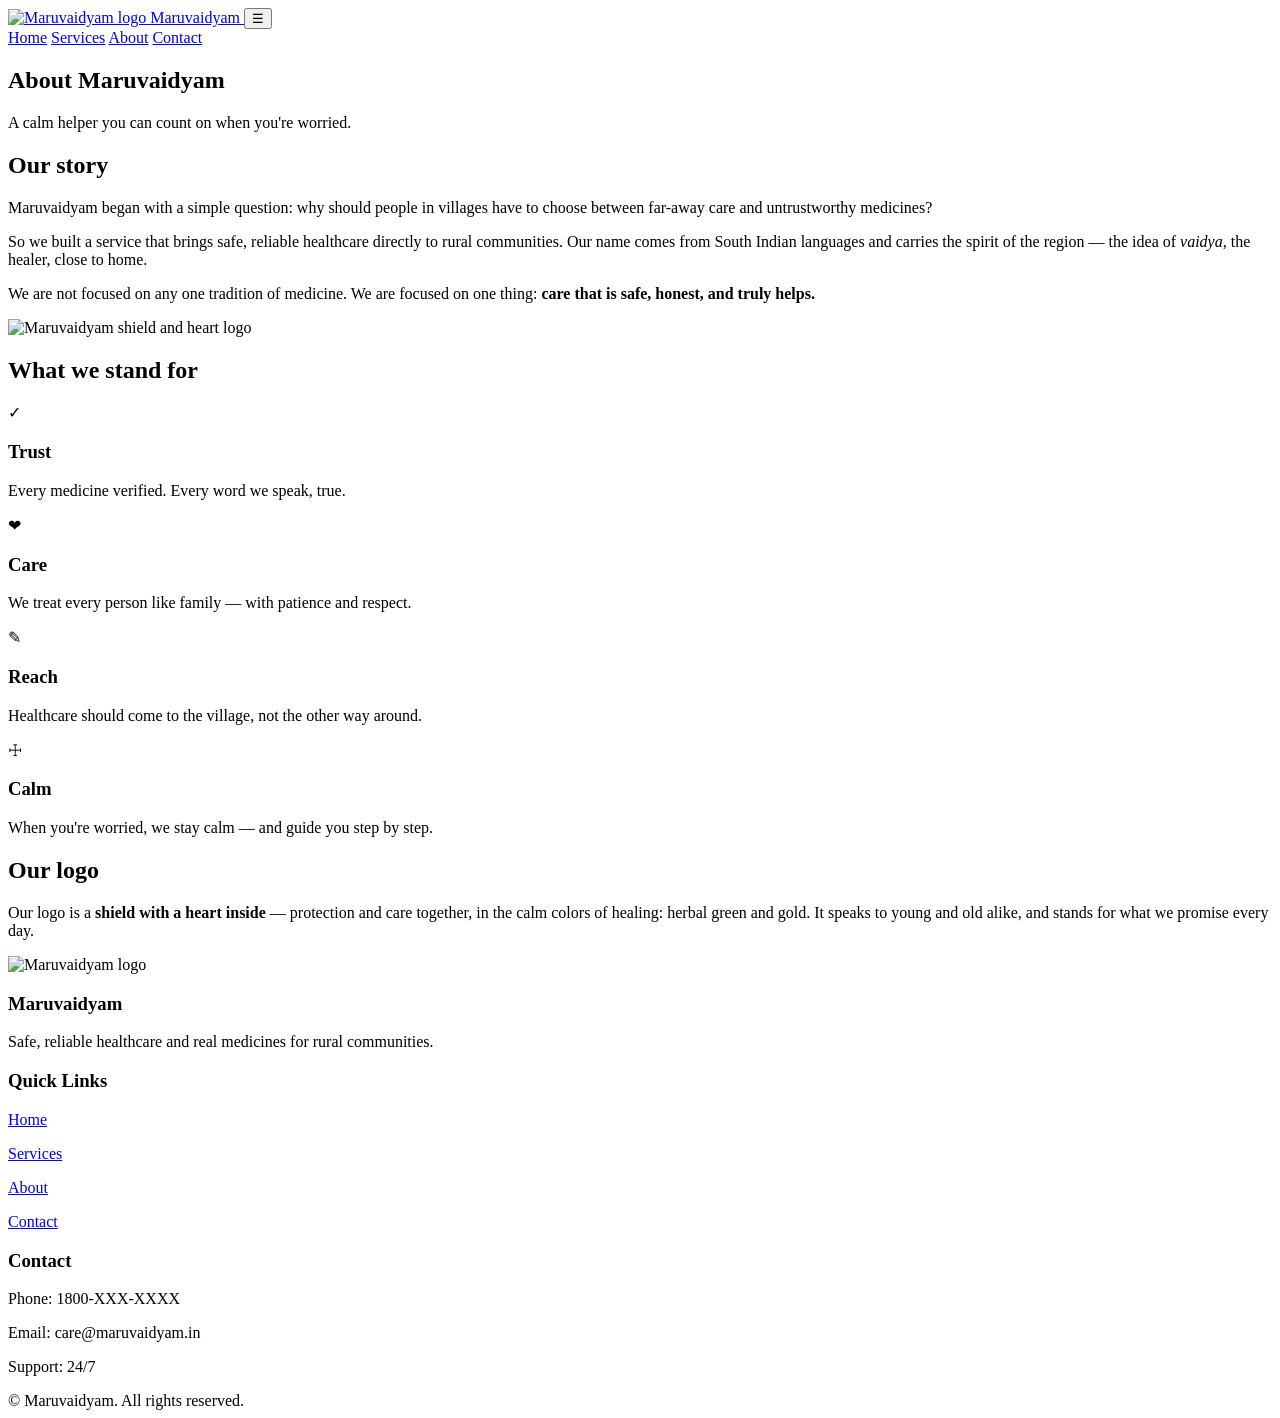
==== about.html @ 5206ab61 "Add about.html" ====
<!DOCTYPE html>
<html lang="en">
<head>
  <meta charset="UTF-8">
  <meta name="viewport" content="width=device-width, initial-scale=1.0">
  <meta name="description" content="About Maruvaidyam — our mission, values, and story of bringing trusted healthcare to rural communities.">
  <title>About | Maruvaidyam</title>
  <link rel="icon" type="image/svg+xml" href="assets/logo.svg">
  <link rel="stylesheet" href="css/style.css">
</head>
<body>
  <header>
    <nav class="nav">
      <a class="brand" href="index.html">
        <img src="assets/logo.svg" alt="Maruvaidyam logo">
        <span>Maruvaidyam</span>
      </a>
      <button class="nav-toggle" aria-label="Toggle menu">&#9776;</button>
      <div class="nav-links">
        <a href="index.html">Home</a>
        <a href="services.html">Services</a>
        <a href="about.html" class="active">About</a>
        <a href="contact.html">Contact</a>
      </div>
    </nav>
  </header>

  <section class="page-hero">
    <h1>About Maruvaidyam</h1>
    <p>A calm helper you can count on when you're worried.</p>
  </section>

  <main>
    <section class="section">
      <div class="two-col">
        <div>
          <h2>Our story</h2>
          <p>Maruvaidyam began with a simple question: why should people in villages have to choose between far-away care and untrustworthy medicines?</p>
          <p>So we built a service that brings safe, reliable healthcare directly to rural communities. Our name comes from South Indian languages and carries the spirit of the region — the idea of <em>vaidya</em>, the healer, close to home.</p>
          <p>We are not focused on any one tradition of medicine. We are focused on one thing: <strong>care that is safe, honest, and truly helps.</strong></p>
        </div>
        <img src="assets/logo.svg" alt="Maruvaidyam shield and heart logo">
      </div>
    </section>

    <section class="section">
      <h2 class="center">What we stand for</h2>
      <div class="values">
        <div class="value">
          <div class="big">&#10003;</div>
          <h3>Trust</h3>
          <p>Every medicine verified. Every word we speak, true.</p>
        </div>
        <div class="value">
          <div class="big">&#10084;</div>
          <h3>Care</h3>
          <p>We treat every person like family — with patience and respect.</p>
        </div>
        <div class="value">
          <div class="big">&#9998;</div>
          <h3>Reach</h3>
          <p>Healthcare should come to the village, not the other way around.</p>
        </div>
        <div class="value">
          <div class="big">&#9769;</div>
          <h3>Calm</h3>
          <p>When you're worried, we stay calm — and guide you step by step.</p>
        </div>
      </div>
    </section>

    <section class="section">
      <h2>Our logo</h2>
      <p>Our logo is a <strong>shield with a heart inside</strong> — protection and care together, in the calm colors of healing: herbal green and gold. It speaks to young and old alike, and stands for what we promise every day.</p>
      <p style="margin-top:1rem;"><img src="assets/logo.svg" alt="Maruvaidyam logo" style="max-width:220px;"></p>
    </section>
  </main>

  <footer>
    <div class="footer-inner">
      <div>
        <h3>Maruvaidyam</h3>
        <p>Safe, reliable healthcare and real medicines for rural communities.</p>
      </div>
      <div>
        <h3>Quick Links</h3>
        <p><a href="index.html">Home</a></p>
        <p><a href="services.html">Services</a></p>
        <p><a href="about.html">About</a></p>
        <p><a href="contact.html">Contact</a></p>
      </div>
      <div>
        <h3>Contact</h3>
        <p>Phone: 1800-XXX-XXXX</p>
        <p>Email: care@maruvaidyam.in</p>
        <p>Support: 24/7</p>
      </div>
    </div>
    <div class="footer-bottom">
      &copy; <span id="year"></span> Maruvaidyam. All rights reserved.
    </div>
  </footer>

  <script src="js/main.js"></script>
</body>
</html>
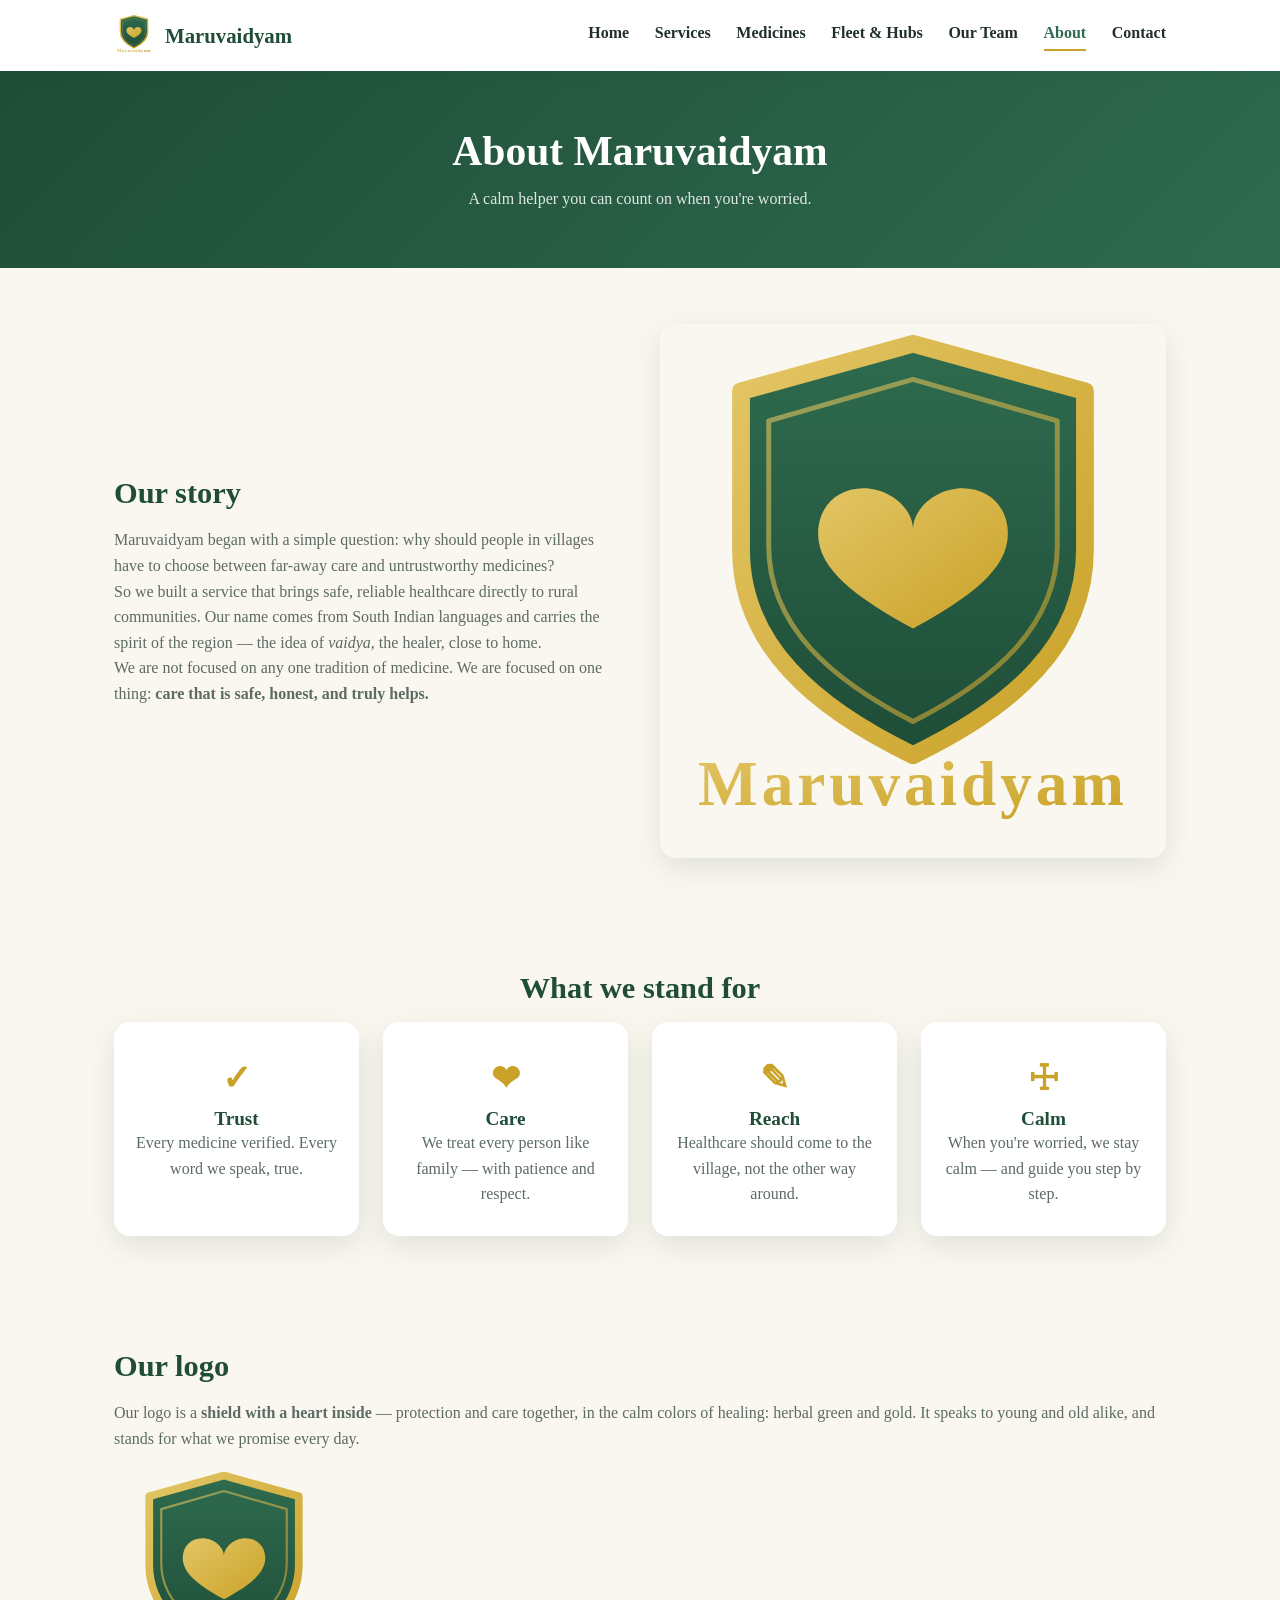
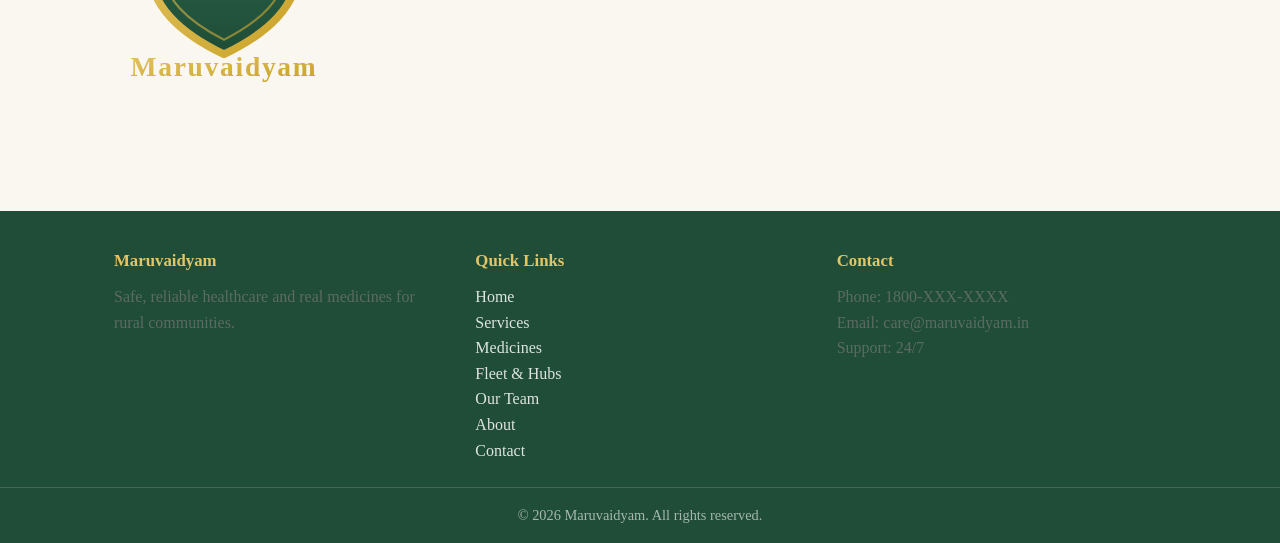
==== commit a341f284: "Update update-about.html" ====
--- a/about.html
+++ b/about.html
@@ -19,6 +19,9 @@
       <div class="nav-links">
         <a href="index.html">Home</a>
         <a href="services.html">Services</a>
+        <a href="medicines.html">Medicines</a>
+        <a href="fleet.html">Fleet &amp; Hubs</a>
+        <a href="team.html">Our Team</a>
         <a href="about.html" class="active">About</a>
         <a href="contact.html">Contact</a>
       </div>
@@ -86,6 +89,9 @@
         <h3>Quick Links</h3>
         <p><a href="index.html">Home</a></p>
         <p><a href="services.html">Services</a></p>
+        <p><a href="medicines.html">Medicines</a></p>
+        <p><a href="fleet.html">Fleet &amp; Hubs</a></p>
+        <p><a href="team.html">Our Team</a></p>
         <p><a href="about.html">About</a></p>
         <p><a href="contact.html">Contact</a></p>
       </div>
--- a/css/style.css
+++ b/css/style.css
@@ -0,0 +1,391 @@
+:root {
+  --green-dark: #1F4D37;
+  --green: #2E6B4F;
+  --green-light: #3E7D5E;
+  --gold: #C9A227;
+  --gold-light: #E3C565;
+  --cream: #FAF7F0;
+  --white: #FFFFFF;
+  --ink: #22302A;
+  --muted: #5C6B63;
+  --shadow: 0 10px 30px rgba(31, 77, 55, 0.12);
+  --radius: 16px;
+}
+
+* {
+  margin: 0;
+  padding: 0;
+  box-sizing: border-box;
+}
+
+html {
+  scroll-behavior: smooth;
+}
+
+body {
+  font-family: Georgia, 'Times New Roman', serif;
+  color: var(--ink);
+  background: var(--cream);
+  line-height: 1.6;
+}
+
+h1, h2, h3 {
+  color: var(--green-dark);
+  line-height: 1.2;
+}
+
+h1 { font-size: 2.6rem; }
+h2 { font-size: 1.9rem; margin-bottom: 1rem; }
+h3 { font-size: 1.2rem; }
+
+p { color: var(--muted); }
+
+img { max-width: 100%; }
+
+a { color: var(--green); text-decoration: none; }
+
+/* Header */
+header {
+  background: var(--white);
+  box-shadow: 0 2px 12px rgba(31, 77, 55, 0.08);
+  position: sticky;
+  top: 0;
+  z-index: 100;
+}
+
+.nav {
+  max-width: 1100px;
+  margin: 0 auto;
+  padding: 0.9rem 1.5rem;
+  display: flex;
+  align-items: center;
+  justify-content: space-between;
+}
+
+.brand {
+  display: flex;
+  align-items: center;
+  gap: 0.7rem;
+  font-weight: bold;
+  font-size: 1.3rem;
+  color: var(--green-dark);
+}
+
+.brand img { height: 42px; width: auto; }
+
+.nav-links {
+  display: flex;
+  gap: 1.6rem;
+  align-items: center;
+}
+
+.nav-links a {
+  color: var(--ink);
+  font-weight: 600;
+  padding-bottom: 3px;
+  border-bottom: 2px solid transparent;
+  transition: border-color 0.2s, color 0.2s;
+}
+
+.nav-links a:hover,
+.nav-links a.active {
+  color: var(--green);
+  border-bottom-color: var(--gold);
+}
+
+.nav-toggle {
+  display: none;
+  background: none;
+  border: none;
+  font-size: 1.6rem;
+  color: var(--green-dark);
+  cursor: pointer;
+}
+
+/* Main sections */
+main { max-width: 1100px; margin: 0 auto; padding: 0 1.5rem; }
+
+.section { padding: 3.5rem 0; }
+
+/* Hero */
+.hero {
+  background: linear-gradient(135deg, var(--green-dark) 0%, var(--green) 70%, var(--green-light) 100%);
+  color: var(--white);
+  text-align: center;
+  padding: 4.5rem 1.5rem 4rem;
+}
+
+.hero h1 { color: var(--white); margin-bottom: 1rem; }
+
+.hero p {
+  color: rgba(255, 255, 255, 0.88);
+  font-size: 1.15rem;
+  max-width: 620px;
+  margin: 0 auto 2rem;
+}
+
+.btn {
+  display: inline-block;
+  background: var(--gold);
+  color: var(--white);
+  font-weight: bold;
+  padding: 0.85rem 2rem;
+  border-radius: 999px;
+  transition: transform 0.2s, background 0.2s;
+  border: none;
+  cursor: pointer;
+  font-family: inherit;
+  font-size: 1rem;
+}
+
+.btn:hover {
+  background: var(--gold-light);
+  transform: translateY(-2px);
+}
+
+.btn-outline {
+  background: transparent;
+  border: 2px solid var(--gold);
+  color: var(--gold-light);
+}
+
+.btn-outline:hover {
+  background: var(--gold);
+  color: var(--white);
+}
+
+/* Cards */
+.cards {
+  display: grid;
+  grid-template-columns: repeat(auto-fit, minmax(260px, 1fr));
+  gap: 1.5rem;
+  margin-top: 1.5rem;
+}
+
+.card {
+  background: var(--white);
+  border-radius: var(--radius);
+  padding: 1.8rem;
+  box-shadow: var(--shadow);
+  border-top: 4px solid var(--gold);
+  transition: transform 0.2s;
+}
+
+.card:hover { transform: translateY(-4px); }
+
+.card h3 { margin-bottom: 0.5rem; }
+
+.card .icon {
+  font-size: 2rem;
+  margin-bottom: 0.7rem;
+  display: block;
+}
+
+/* Two column */
+.two-col {
+  display: grid;
+  grid-template-columns: 1fr 1fr;
+  gap: 2.5rem;
+  align-items: center;
+}
+
+.two-col img { border-radius: var(--radius); box-shadow: var(--shadow); }
+
+/* Values */
+.values {
+  display: grid;
+  grid-template-columns: repeat(auto-fit, minmax(200px, 1fr));
+  gap: 1.5rem;
+}
+
+.value {
+  text-align: center;
+  background: var(--white);
+  border-radius: var(--radius);
+  padding: 1.8rem 1.2rem;
+  box-shadow: var(--shadow);
+}
+
+.value .big {
+  font-size: 2.2rem;
+  font-weight: bold;
+  color: var(--gold);
+}
+
+/* Steps */
+.steps {
+  display: grid;
+  grid-template-columns: repeat(auto-fit, minmax(220px, 1fr));
+  gap: 1.5rem;
+  margin-top: 1.5rem;
+}
+
+.step {
+  background: var(--white);
+  border-radius: var(--radius);
+  padding: 1.6rem;
+  box-shadow: var(--shadow);
+  position: relative;
+}
+
+.step .num {
+  position: absolute;
+  top: -18px;
+  left: 1.4rem;
+  background: var(--gold);
+  color: var(--white);
+  width: 38px;
+  height: 38px;
+  border-radius: 50%;
+  display: flex;
+  align-items: center;
+  justify-content: center;
+  font-weight: bold;
+}
+
+.step h3 { margin-top: 0.6rem; margin-bottom: 0.4rem; }
+
+/* Stats */
+.stats {
+  background: var(--green-dark);
+  color: var(--white);
+  text-align: center;
+  padding: 3rem 1.5rem;
+}
+
+.stats .wrap {
+  display: grid;
+  grid-template-columns: repeat(auto-fit, minmax(160px, 1fr));
+  gap: 1.5rem;
+  max-width: 900px;
+  margin: 0 auto;
+}
+
+.stats h2 { color: var(--white); }
+
+.stat { font-size: 1.1rem; color: rgba(255, 255, 255, 0.85); }
+
+.stat b {
+  display: block;
+  font-size: 2rem;
+  color: var(--gold-light);
+}
+
+/* Testimonials */
+.testimonial {
+  background: var(--white);
+  border-radius: var(--radius);
+  padding: 1.8rem;
+  box-shadow: var(--shadow);
+  border-left: 4px solid var(--gold);
+}
+
+.testimonial p { font-style: italic; margin-bottom: 0.8rem; }
+
+.testimonial footer {
+  font-weight: bold;
+  color: var(--green-dark);
+}
+
+/* Forms */
+form { display: grid; gap: 1.1rem; max-width: 560px; }
+
+label { font-weight: bold; color: var(--green-dark); }
+
+input, textarea, select {
+  font-family: inherit;
+  font-size: 1rem;
+  padding: 0.8rem 1rem;
+  border: 2px solid #DDE5DF;
+  border-radius: 10px;
+  background: var(--white);
+  width: 100%;
+}
+
+input:focus, textarea:focus {
+  outline: none;
+  border-color: var(--green);
+}
+
+textarea { min-height: 130px; resize: vertical; }
+
+/* Contact info */
+.contact-grid {
+  display: grid;
+  grid-template-columns: 1fr 1fr;
+  gap: 2.5rem;
+}
+
+.contact-item { margin-bottom: 1.3rem; }
+
+.contact-item b { display: block; color: var(--green-dark); margin-bottom: 0.2rem; }
+
+/* Footer */
+footer {
+  background: var(--green-dark);
+  color: rgba(255, 255, 255, 0.85);
+  margin-top: 3rem;
+}
+
+.footer-inner {
+  max-width: 1100px;
+  margin: 0 auto;
+  padding: 2.5rem 1.5rem 1.5rem;
+  display: grid;
+  grid-template-columns: repeat(auto-fit, minmax(220px, 1fr));
+  gap: 2rem;
+}
+
+footer h3 { color: var(--gold-light); margin-bottom: 0.8rem; font-size: 1.05rem; }
+
+footer a { color: rgba(255, 255, 255, 0.85); }
+
+footer a:hover { color: var(--gold-light); }
+
+.footer-bottom {
+  border-top: 1px solid rgba(255, 255, 255, 0.15);
+  padding: 1rem 1.5rem;
+  text-align: center;
+  font-size: 0.9rem;
+  color: rgba(255, 255, 255, 0.6);
+}
+
+/* Utility */
+.center { text-align: center; }
+
+.page-hero {
+  background: linear-gradient(135deg, var(--green-dark), var(--green));
+  color: var(--white);
+  padding: 3.5rem 1.5rem;
+  text-align: center;
+}
+
+.page-hero h1 { color: var(--white); }
+
+.page-hero p { color: rgba(255, 255, 255, 0.85); max-width: 600px; margin: 0.6rem auto 0; }
+
+/* Responsive */
+@media (max-width: 768px) {
+  h1 { font-size: 2rem; }
+
+  .nav-links {
+    display: none;
+    position: absolute;
+    top: 100%;
+    left: 0;
+    right: 0;
+    background: var(--white);
+    flex-direction: column;
+    padding: 1rem 1.5rem 1.5rem;
+    gap: 1rem;
+    box-shadow: var(--shadow);
+  }
+
+  .nav-links.open { display: flex; }
+
+  .nav-toggle { display: block; }
+
+  .two-col, .contact-grid { grid-template-columns: 1fr; }
+
+  .hero { padding: 3rem 1.5rem 2.8rem; }
+}
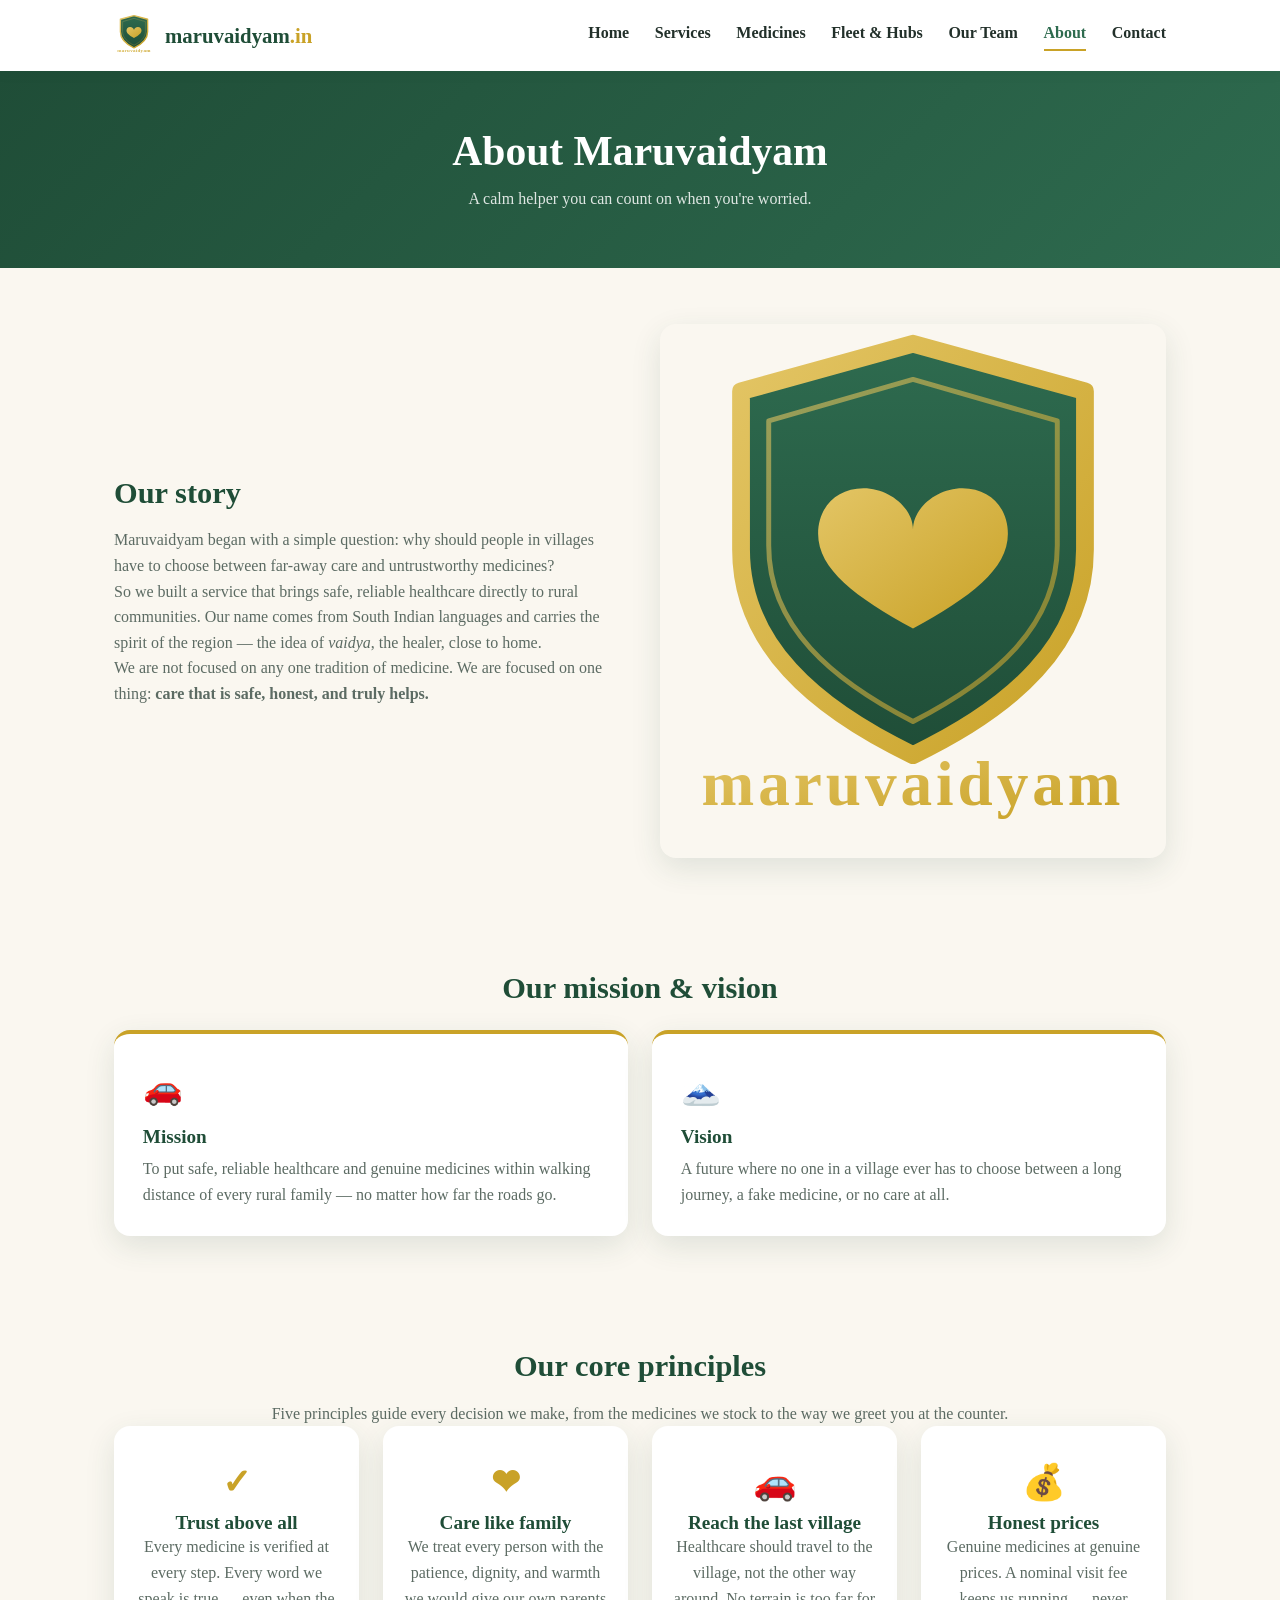
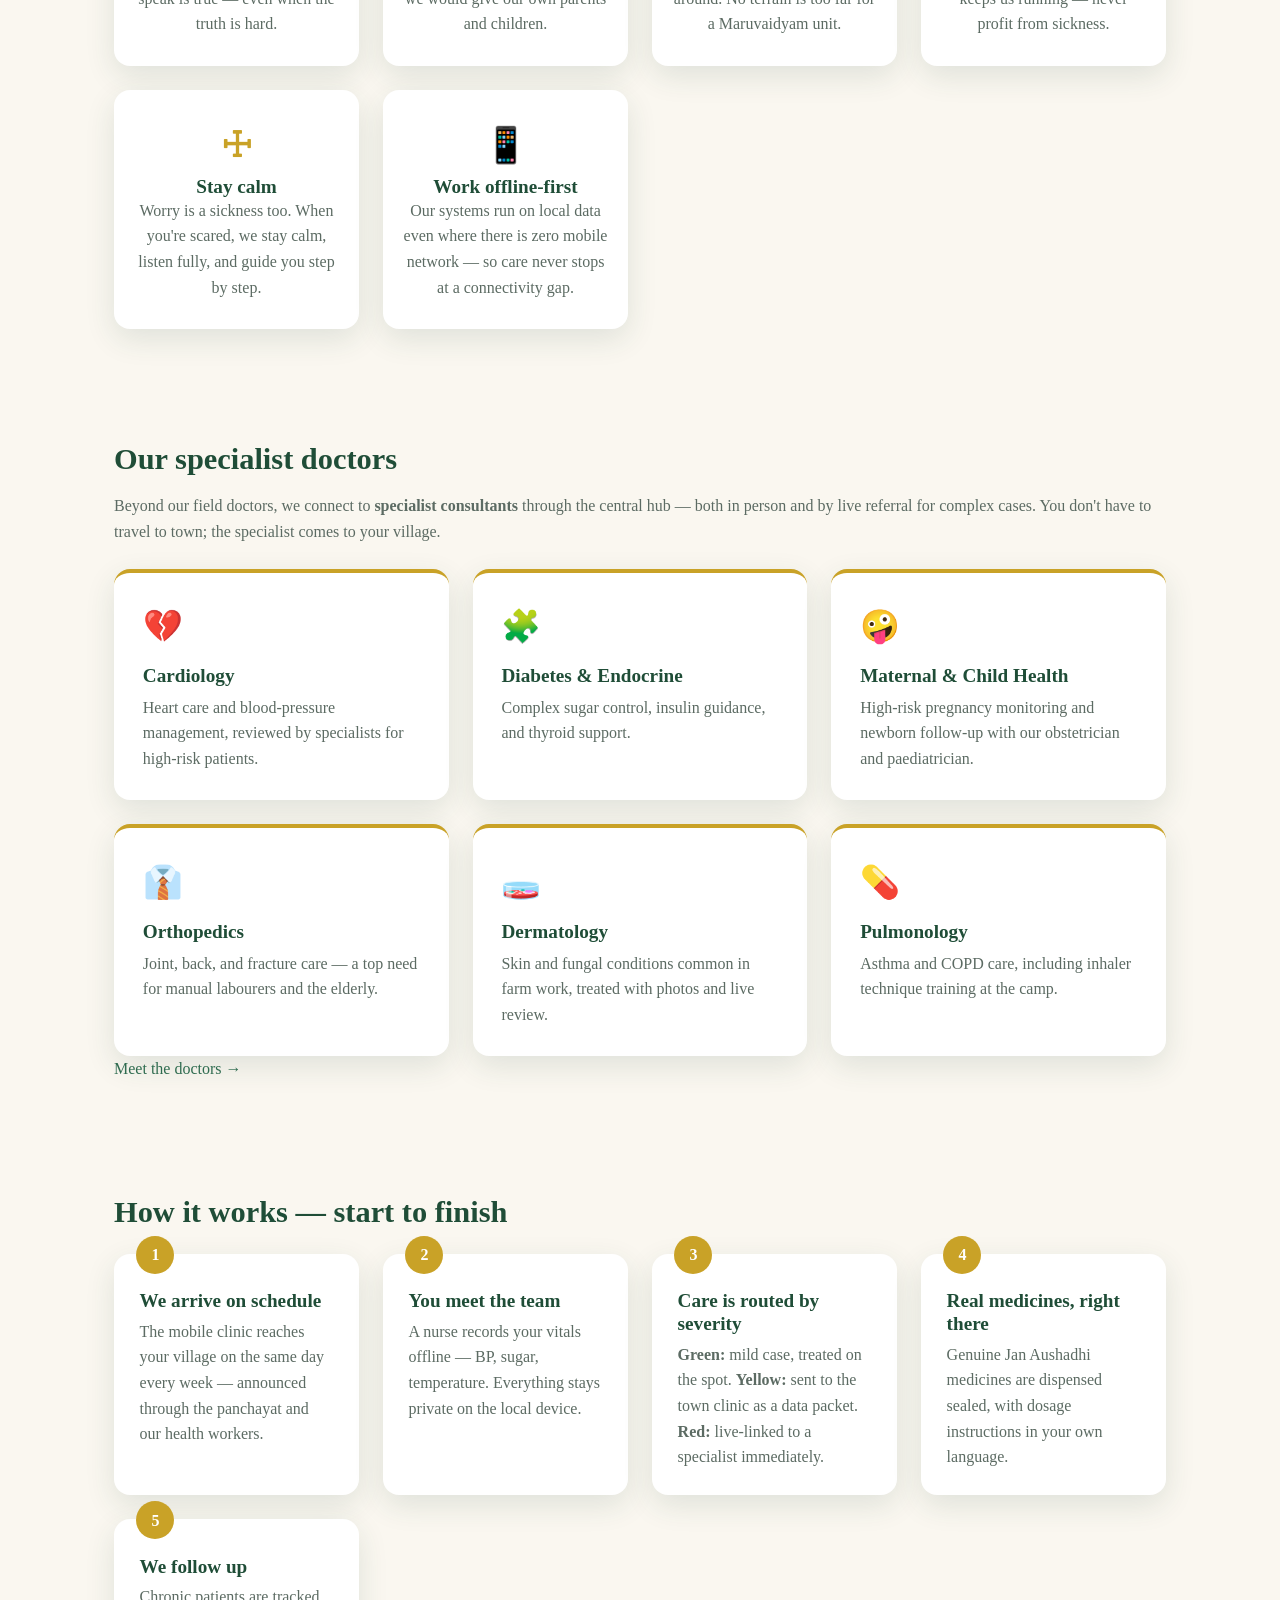
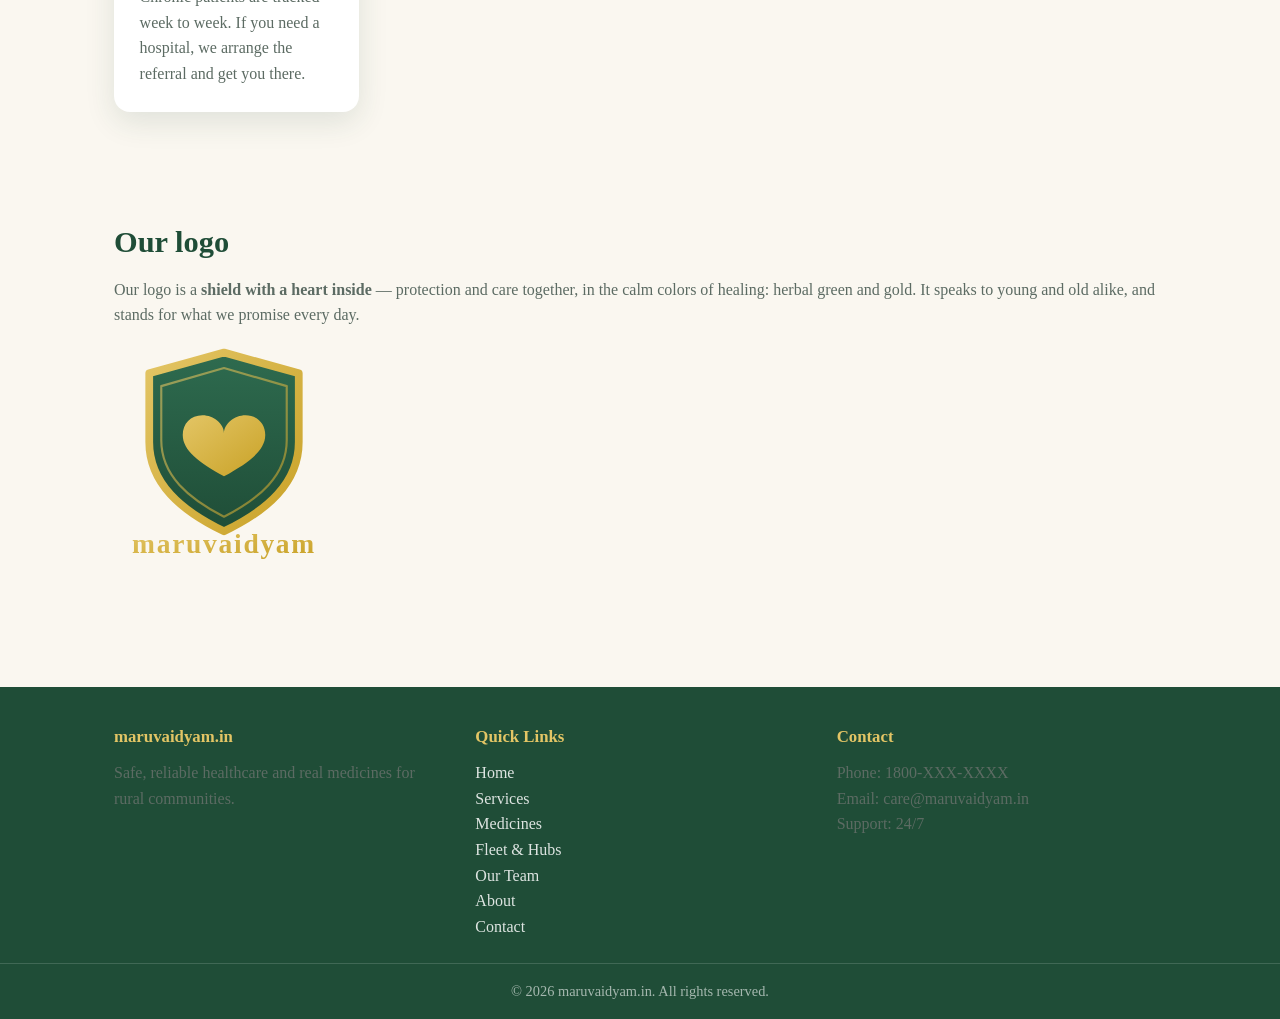
==== commit df49d824: "Animated theme + rebrand" ====
--- a/about.html
+++ b/about.html
@@ -4,7 +4,7 @@
   <meta charset="UTF-8">
   <meta name="viewport" content="width=device-width, initial-scale=1.0">
   <meta name="description" content="About Maruvaidyam — our mission, values, and story of bringing trusted healthcare to rural communities.">
-  <title>About | Maruvaidyam</title>
+  <title>About | maruvaidyam.in</title>
   <link rel="icon" type="image/svg+xml" href="assets/logo.svg">
   <link rel="stylesheet" href="css/style.css">
 </head>
@@ -13,7 +13,7 @@
     <nav class="nav">
       <a class="brand" href="index.html">
         <img src="assets/logo.svg" alt="Maruvaidyam logo">
-        <span>Maruvaidyam</span>
+        <span>maruvaidyam<span style="color:var(--gold);">.in</span></span>
       </a>
       <button class="nav-toggle" aria-label="Toggle menu">&#9776;</button>
       <div class="nav-links">
@@ -34,7 +34,7 @@
   </section>
 
   <main>
-    <section class="section">
+    <section class="section reveal">
       <div class="two-col">
         <div>
           <h2>Our story</h2>
@@ -42,47 +42,119 @@
           <p>So we built a service that brings safe, reliable healthcare directly to rural communities. Our name comes from South Indian languages and carries the spirit of the region — the idea of <em>vaidya</em>, the healer, close to home.</p>
           <p>We are not focused on any one tradition of medicine. We are focused on one thing: <strong>care that is safe, honest, and truly helps.</strong></p>
         </div>
-        <img src="assets/logo.svg" alt="Maruvaidyam shield and heart logo">
+        <img src="assets/logo.svg" alt="Maruvaidyam shield and heart logo" class="float-slow">
       </div>
     </section>
 
-    <section class="section">
-      <h2 class="center">What we stand for</h2>
-      <div class="values">
-        <div class="value">
-          <div class="big">&#10003;</div>
-          <h3>Trust</h3>
-          <p>Every medicine verified. Every word we speak, true.</p>
+    <section class="section reveal">
+      <h2 class="center">Our mission &amp; vision</h2>
+      <div class="cards">
+        <div class="card">
+          <span class="icon">&#128663;</span>
+          <h3>Mission</h3>
+          <p>To put safe, reliable healthcare and genuine medicines within walking distance of every rural family — no matter how far the roads go.</p>
         </div>
-        <div class="value">
-          <div class="big">&#10084;</div>
-          <h3>Care</h3>
-          <p>We treat every person like family — with patience and respect.</p>
-        </div>
-        <div class="value">
-          <div class="big">&#9998;</div>
-          <h3>Reach</h3>
-          <p>Healthcare should come to the village, not the other way around.</p>
-        </div>
-        <div class="value">
-          <div class="big">&#9769;</div>
-          <h3>Calm</h3>
-          <p>When you're worried, we stay calm — and guide you step by step.</p>
+        <div class="card">
+          <span class="icon">&#128507;</span>
+          <h3>Vision</h3>
+          <p>A future where no one in a village ever has to choose between a long journey, a fake medicine, or no care at all.</p>
         </div>
       </div>
     </section>
 
-    <section class="section">
+    <section class="section reveal">
+      <h2 class="center">Our core principles</h2>
+      <p class="center">Five principles guide every decision we make, from the medicines we stock to the way we greet you at the counter.</p>
+      <div class="values">
+        <div class="value">
+          <div class="big">&#10003;</div>
+          <h3>Trust above all</h3>
+          <p>Every medicine is verified at every step. Every word we speak is true — even when the truth is hard.</p>
+        </div>
+        <div class="value">
+          <div class="big">&#10084;</div>
+          <h3>Care like family</h3>
+          <p>We treat every person with the patience, dignity, and warmth we would give our own parents and children.</p>
+        </div>
+        <div class="value">
+          <div class="big">&#128663;</div>
+          <h3>Reach the last village</h3>
+          <p>Healthcare should travel to the village, not the other way around. No terrain is too far for a Maruvaidyam unit.</p>
+        </div>
+        <div class="value">
+          <div class="big">&#128176;</div>
+          <h3>Honest prices</h3>
+          <p>Genuine medicines at genuine prices. A nominal visit fee keeps us running — never profit from sickness.</p>
+        </div>
+        <div class="value">
+          <div class="big">&#9769;</div>
+          <h3>Stay calm</h3>
+          <p>Worry is a sickness too. When you're scared, we stay calm, listen fully, and guide you step by step.</p>
+        </div>
+        <div class="value">
+          <div class="big">&#128241;</div>
+          <h3>Work offline-first</h3>
+          <p>Our systems run on local data even where there is zero mobile network — so care never stops at a connectivity gap.</p>
+        </div>
+      </div>
+    </section>
+
+    <section class="section reveal">
+      <h2>Our specialist doctors</h2>
+      <p>Beyond our field doctors, we connect to <strong>specialist consultants</strong> through the central hub — both in person and by live referral for complex cases. You don't have to travel to town; the specialist comes to your village.</p>
+      <div class="cards">
+        <div class="card"><span class="icon">&#128148;</span><h3>Cardiology</h3><p>Heart care and blood-pressure management, reviewed by specialists for high-risk patients.</p></div>
+        <div class="card"><span class="icon">&#129513;</span><h3>Diabetes &amp; Endocrine</h3><p>Complex sugar control, insulin guidance, and thyroid support.</p></div>
+        <div class="card"><span class="icon">&#129322;</span><h3>Maternal &amp; Child Health</h3><p>High-risk pregnancy monitoring and newborn follow-up with our obstetrician and paediatrician.</p></div>
+        <div class="card"><span class="icon">&#128084;</span><h3>Orthopedics</h3><p>Joint, back, and fracture care — a top need for manual labourers and the elderly.</p></div>
+        <div class="card"><span class="icon">&#129515;</span><h3>Dermatology</h3><p>Skin and fungal conditions common in farm work, treated with photos and live review.</p></div>
+        <div class="card"><span class="icon">&#128138;</span><h3>Pulmonology</h3><p>Asthma and COPD care, including inhaler technique training at the camp.</p></div>
+      </div>
+      <p><a href="team.html">Meet the doctors &rarr;</a></p>
+    </section>
+
+    <section class="section reveal">
+      <h2>How it works — start to finish</h2>
+      <div class="steps">
+        <div class="step">
+          <span class="num">1</span>
+          <h3>We arrive on schedule</h3>
+          <p>The mobile clinic reaches your village on the same day every week — announced through the panchayat and our health workers.</p>
+        </div>
+        <div class="step">
+          <span class="num">2</span>
+          <h3>You meet the team</h3>
+          <p>A nurse records your vitals offline — BP, sugar, temperature. Everything stays private on the local device.</p>
+        </div>
+        <div class="step">
+          <span class="num">3</span>
+          <h3>Care is routed by severity</h3>
+          <p><strong>Green:</strong> mild case, treated on the spot. <strong>Yellow:</strong> sent to the town clinic as a data packet. <strong>Red:</strong> live-linked to a specialist immediately.</p>
+        </div>
+        <div class="step">
+          <span class="num">4</span>
+          <h3>Real medicines, right there</h3>
+          <p>Genuine Jan Aushadhi medicines are dispensed sealed, with dosage instructions in your own language.</p>
+        </div>
+        <div class="step">
+          <span class="num">5</span>
+          <h3>We follow up</h3>
+          <p>Chronic patients are tracked week to week. If you need a hospital, we arrange the referral and get you there.</p>
+        </div>
+      </div>
+    </section>
+
+    <section class="section reveal">
       <h2>Our logo</h2>
       <p>Our logo is a <strong>shield with a heart inside</strong> — protection and care together, in the calm colors of healing: herbal green and gold. It speaks to young and old alike, and stands for what we promise every day.</p>
-      <p style="margin-top:1rem;"><img src="assets/logo.svg" alt="Maruvaidyam logo" style="max-width:220px;"></p>
+      <p style="margin-top:1rem;"><img src="assets/logo.svg" alt="Maruvaidyam logo" style="max-width:220px;" class="float-slow"></p>
     </section>
   </main>
 
   <footer>
     <div class="footer-inner">
       <div>
-        <h3>Maruvaidyam</h3>
+        <h3>maruvaidyam.in</h3>
         <p>Safe, reliable healthcare and real medicines for rural communities.</p>
       </div>
       <div>
@@ -103,7 +175,7 @@
       </div>
     </div>
     <div class="footer-bottom">
-      &copy; <span id="year"></span> Maruvaidyam. All rights reserved.
+      &copy; <span id="year"></span> maruvaidyam.in. All rights reserved.
     </div>
   </footer>
 
--- a/css/style.css
+++ b/css/style.css
@@ -350,6 +350,118 @@
   color: rgba(255, 255, 255, 0.6);
 }
 
+/* Cards - clickable */
+.clickable { cursor: pointer; transition: transform 0.2s, box-shadow 0.2s; }
+.clickable:hover { transform: translateY(-6px); box-shadow: 0 16px 40px rgba(31, 77, 55, 0.2); }
+.clickable .more { color: var(--gold); font-weight: bold; margin-top: 0.8rem; display: inline-block; }
+
+/* Modal */
+.modal {
+  display: none;
+  position: fixed;
+  top: 0; left: 0; right: 0; bottom: 0;
+  background: rgba(20, 35, 28, 0.75);
+  z-index: 200;
+  overflow-y: auto;
+  padding: 1.5rem;
+}
+.modal.open { display: flex; align-items: flex-start; justify-content: center; }
+.modal-box {
+  background: var(--white);
+  border-radius: var(--radius);
+  max-width: 820px;
+  width: 100%;
+  margin: 2rem auto;
+  box-shadow: 0 20px 60px rgba(0, 0, 0, 0.4);
+  animation: fadeUp 0.25s ease;
+}
+@keyframes fadeUp {
+  from { opacity: 0; transform: translateY(20px); }
+  to { opacity: 1; transform: translateY(0); }
+}
+.modal-head {
+  background: linear-gradient(135deg, var(--green-dark), var(--green));
+  color: var(--white);
+  padding: 1.4rem 1.8rem;
+  border-radius: var(--radius) var(--radius) 0 0;
+  display: flex;
+  justify-content: space-between;
+  align-items: center;
+}
+.modal-head h2 { color: var(--white); font-size: 1.5rem; margin: 0; }
+.modal-close {
+  background: rgba(255, 255, 255, 0.15);
+  border: none;
+  color: var(--white);
+  font-size: 1.4rem;
+  width: 36px; height: 36px;
+  border-radius: 50%;
+  cursor: pointer;
+}
+.modal-close:hover { background: rgba(255, 255, 255, 0.3); }
+.modal-body { padding: 1.8rem; }
+.modal-body img {
+  border-radius: 12px;
+  box-shadow: var(--shadow);
+  margin-bottom: 1.2rem;
+  width: 100%;
+  height: auto;
+}
+.modal-body h3 { margin: 1.4rem 0 0.6rem; }
+.modal-body p { margin-bottom: 0.8rem; }
+.modal-body .blueprint {
+  background: var(--cream);
+  border-radius: 12px;
+  padding: 0.8rem;
+  margin-top: 1.2rem;
+}
+.modal-body .blueprint img { box-shadow: none; margin-bottom: 0.4rem; }
+.modal-body .blueprint figcaption { font-size: 0.85rem; color: var(--muted); text-align: center; }
+.modal-body .spec-list { list-style: none; margin: 0.6rem 0; }
+.modal-body .spec-list li {
+  padding: 0.45rem 0;
+  border-bottom: 1px dashed #DDE5DF;
+  display: flex;
+  gap: 1rem;
+}
+.modal-body .spec-list b { min-width: 150px; color: var(--green-dark); }
+.tag {
+  display: inline-block;
+  background: var(--green-light);
+  color: var(--white);
+  font-size: 0.75rem;
+  font-weight: bold;
+  padding: 0.25rem 0.7rem;
+  border-radius: 999px;
+  margin-right: 0.4rem;
+  margin-bottom: 0.3rem;
+}
+
+/* Price tables */
+.price-table {
+  width: 100%;
+  border-collapse: collapse;
+  background: var(--white);
+  border-radius: var(--radius);
+  overflow: hidden;
+  box-shadow: var(--shadow);
+  margin-top: 1rem;
+}
+.price-table th, .price-table td {
+  padding: 0.8rem 1rem;
+  text-align: left;
+  border-bottom: 1px solid #E8EEE9;
+}
+.price-table th {
+  background: var(--green-dark);
+  color: var(--white);
+  font-size: 0.95rem;
+}
+.price-table tr:last-child td { border-bottom: none; }
+.price-table tr:hover td { background: #F6F9F4; }
+.price-table td b { color: var(--green-dark); }
+.price-table .num { text-align: right; font-family: ui-monospace, Menlo, monospace; }
+
 /* Utility */
 .center { text-align: center; }
 
